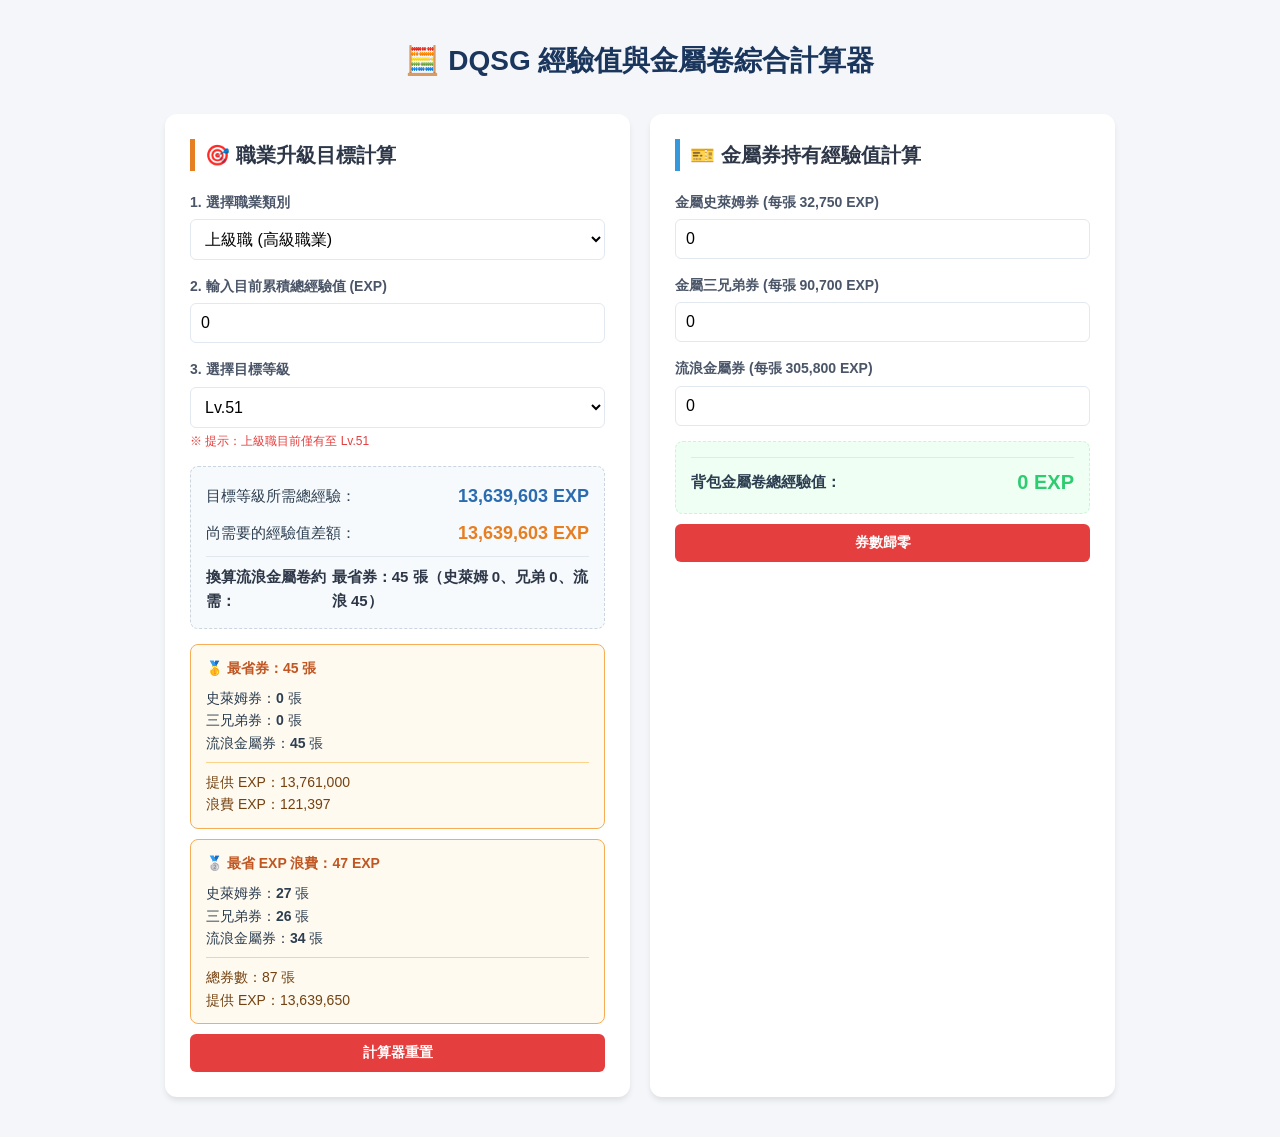
==== DQSG 經驗值與金屬卷綜合計算器.html @ caf5a53c "更新上級職經驗資料至51級" ====
<!DOCTYPE html>
<html lang="zh-TW">
<head>
    <meta charset="UTF-8">
    <meta name="viewport" content="width=device-width, initial-scale=1.0">
    <title>DQSG 經驗值與金屬卷綜合計算器</title>
    <style>
        :root {
            --bg-color: #f4f6f9;
            --card-bg: #ffffff;
            --text-main: #2c3e50;
            --primary: #3498db;
            --primary-dark: #2980b9;
            --advanced: #e67e22;
            --advanced-dark: #d35400;
            --border-color: #e2e8f0;
            --success: #2ecc71;
        }

        body {
            font-family: -apple-system, BlinkMacSystemFont, "Segoe UI", Roboto, "Helvetica Neue", Arial, sans-serif;
            background-color: var(--bg-color);
            color: var(--text-main);
            margin: 0;
            padding: 20px;
            line-height: 1.6;
        }

        .container {
            max-width: 950px;
            margin: 0 auto;
        }

        header {
            text-align: center;
            margin-bottom: 30px;
        }

        h1 {
            color: #1a365d;
            margin-bottom: 5px;
            font-size: 28px;
        }

        .subtitle {
            color: #718096;
            font-size: 14px;
        }

        .grid {
            display: grid;
            grid-template-columns: 1fr 1fr;
            gap: 20px;
        }

        @media (max-width: 850px) {
            .grid {
                grid-template-columns: 1fr;
            }
        }

        .card {
            background: var(--card-bg);
            border-radius: 12px;
            box-shadow: 0 4px 6px -1px rgba(0, 0, 0, 0.1);
            padding: 25px;
            margin-bottom: 20px;
            box-sizing: border-box;
        }

        .card-full {
            grid-column: 1 / -1;
        }

        h2 {
            font-size: 20px;
            border-left: 5px solid var(--primary);
            padding-left: 10px;
            margin-top: 0;
            color: #2d3748;
            margin-bottom: 20px;
        }

        .card-advanced-header h2 {
            border-left-color: var(--advanced);
        }

        /* 表單元素 */
        .form-group {
            margin-bottom: 15px;
        }

        label {
            display: block;
            margin-bottom: 6px;
            font-weight: 600;
            color: #4a5568;
            font-size: 14px;
        }

        input[type="number"], select {
            width: 100%;
            padding: 10px;
            border: 1px solid var(--border-color);
            border-radius: 6px;
            font-size: 16px;
            box-sizing: border-box;
            background-color: #fff;
        }

        input[type="number"]:focus, select:focus {
            outline: none;
            border-color: var(--primary);
            box-shadow: 0 0 0 3px rgba(66, 153, 225, 0.5);
        }

        .note-text {
            font-size: 12px;
            color: #e53e3e;
            margin-top: 4px;
            display: none;
        }

        /* 按鈕 */
        .btn-reset {
            background-color: #e53e3e;
            color: white;
            border: none;
            padding: 10px 15px;
            border-radius: 6px;
            cursor: pointer;
            font-weight: bold;
            font-size: 14px;
            width: 100%;
            margin-top: 10px;
            transition: background 0.2s;
        }

        .btn-reset:hover {
            background-color: #c53030;
        }

        /* 顯示區塊 */
        .result-box {
            background-color: #f7fafc;
            border-radius: 8px;
            padding: 15px;
            margin-top: 15px;
            border: 1px dashed #cbd5e0;
        }

        .result-item {
            display: flex;
            justify-content: space-between;
            align-items: center;
            margin-bottom: 8px;
            font-size: 15px;
        }

        .result-item:last-child {
            margin-bottom: 0;
            padding-top: 8px;
            border-top: 1px solid #e2e8f0;
        }

        .val-highlight {
            font-size: 18px;
            font-weight: bold;
            color: #2b6cb0;
        }

        .val-alert {
            color: #e67e22;
        }

        /* 最佳金屬券方案 */
        #ticketRecommendation {
            margin-top: 15px;
        }

        .ticket-plan {
            background: #fffaf0;
            border: 1px solid #f6ad55;
            border-radius: 8px;
            padding: 12px 15px;
            margin-top: 10px;
            font-size: 14px;
        }

        .ticket-plan-title {
            font-weight: bold;
            color: #c05621;
            margin-bottom: 8px;
        }

        .ticket-plan-detail {
            margin-top: 8px;
            padding-top: 8px;
            border-top: 1px solid #fbd38d;
            color: #744210;
        }

        .success-plan {
            background: #f0fff4;
            border-color: #9ae6b4;
            color: #276749;
        }

        .success-plan .ticket-plan-title {
            color: #276749;
        }

        /* 表格樣式 */
        .table-responsive {
            overflow-x: auto;
        }

        table {
            width: 100%;
            border-collapse: collapse;
            text-align: left;
        }

        th {
            background-color: #f7fafc;
            color: #4a5568;
            font-weight: 600;
            padding: 10px 12px;
            border-bottom: 2px solid var(--border-color);
            font-size: 14px;
        }

        td {
            padding: 10px 12px;
            border-bottom: 1px solid var(--border-color);
            font-size: 14px;
        }

        tr:hover {
            background-color: #f8fafc;
        }

        .badge {
            display: inline-block;
            padding: 2px 6px;
            border-radius: 4px;
            font-size: 11px;
            font-weight: bold;
            color: #fff;
        }
        .badge-basic { background-color: var(--primary); }
        .badge-adv { background-color: var(--advanced); }
    </style>
	
	<script language="JavaScript">
// ========================================
// EXP 資料庫
// ========================================

const expDatabase = {
    basic: {},
    advanced: {}
};


// ========================================
// 上級職累積經驗值
// 1 ~ 51 級
// ========================================

const advancedExp = [
    0,        // Lv.1
    14,       // Lv.2
    51,       // Lv.3
    139,      // Lv.4
    291,      // Lv.5
    563,      // Lv.6
    883,      // Lv.7
    1363,     // Lv.8
    2003,     // Lv.9
    2803,     // Lv.10
    4883,     // Lv.11
    8563,     // Lv.12
    14163,    // Lv.13
    22003,    // Lv.14
    32403,    // Lv.15
    46003,    // Lv.16
    63443,    // Lv.17
    85363,    // Lv.18
    112403,   // Lv.19
    145203,   // Lv.20
    184403,   // Lv.21
    230803,   // Lv.22
    285203,   // Lv.23
    348403,   // Lv.24
    421203,   // Lv.25
    504403,   // Lv.26
    598803,   // Lv.27
    705203,   // Lv.28
    824403,   // Lv.29
    957203,   // Lv.30
    1122003,  // Lv.31
    1319603,  // Lv.32
    1550803,  // Lv.33
    1816403,  // Lv.34
    2117203,  // Lv.35
    2454003,  // Lv.36
    2827603,  // Lv.37
    3238803,  // Lv.38
    3688403,  // Lv.39
    4186003,  // Lv.40
    4732403,  // Lv.41
    5328403,  // Lv.42
    5974803,  // Lv.43
    6672403,  // Lv.44
    7422003,  // Lv.45
    8224403,  // Lv.46
	9080403,  // Lv.47
	9990803,  // Lv.48
	10956403, // Lv.49
	11978003, // Lv.50
	13639603, // Lv.51
];


// ========================================
// 一般職累積經驗值
// 1 ~ 53 級
// ========================================

const basicExp = [
    0,        // Lv.1
    9,        // Lv.2
    32,       // Lv.3
    87,       // Lv.4
    182,      // Lv.5
    352,      // Lv.6
    552,      // Lv.7
    852,      // Lv.8
    1252,     // Lv.9
    1752,     // Lv.10
    3052,     // Lv.11
    5352,     // Lv.12
    8852,     // Lv.13
    13742,    // Lv.14
    20252,    // Lv.15
    28752,    // Lv.16
    39652,    // Lv.17
    53352,    // Lv.18
    70252,    // Lv.19
    90752,    // Lv.20
    115252,   // Lv.21
    144252,   // Lv.22
    178252,   // Lv.23
    217752,   // Lv.24
    263252,   // Lv.25
    315252,   // Lv.26
    374252,   // Lv.27
    440752,   // Lv.28
    515252,   // Lv.29
    598252,   // Lv.30
    701252,   // Lv.31
    824752,   // Lv.32
    969252,   // Lv.33
    1135252,  // Lv.34
    1323252,  // Lv.35
    1533752,  // Lv.36
    1767252,  // Lv.37
    2023572,  // Lv.38
    2305253,  // Lv.39
    2616252,  // Lv.40
    2957752,  // Lv.41
    3330252,  // Lv.42
    3734252,  // Lv.43
    4170252,  // Lv.44
    4638752,  // Lv.45
    5140252,  // Lv.46
    5675252,  // Lv.47
    6244252,  // Lv.48
    6847752,  // Lv.49
    7486252,  // Lv.50
	8524752,  // Lv.51
	10063252,  // Lv.52
	12201752,  // Lv.53
];


// ========================================
// 將陣列轉換成
// expDatabase.basic[level]
// expDatabase.advanced[level]
// 的格式
// ========================================

basicExp.forEach((exp, index) => {
    const level = index + 1;
    expDatabase.basic[level] = exp;
});

advancedExp.forEach((exp, index) => {
    const level = index + 1;
    expDatabase.advanced[level] = exp;
});


// ========================================
// 動態渲染目標等級下拉選單
// ========================================

function renderLevelOptions() {

    const jobType =
        document.getElementById('jobType').value;

    const targetLevelSelect =
        document.getElementById('targetLevel');

    const limitNote =
        document.getElementById('limitNote');

    // 記錄目前選中的值
    const currentValue =
        targetLevelSelect.value;

    // 清空現有選項
    targetLevelSelect.innerHTML = '';

    // 一般職最多 53 級
    // 上級職最多 51 級
    const maxLevel =
        jobType === 'basic' ? 53 : 51;

    // 建立等級選項
    for (let i = 1; i <= maxLevel; i++) {

        const option =
            document.createElement('option');

        option.value = i;

        option.text = `Lv.${i}`;

        // 一般職滿級
        if (i === 55) {
            option.text += '(滿級)';
        }

        targetLevelSelect.appendChild(option);
    }

    // 恢復原本選取的等級
    if (
        currentValue &&
        Number(currentValue) <= maxLevel
    ) {

        targetLevelSelect.value = currentValue;

    } else {

        // 上級職預設 Lv.51
        // 一般職預設 Lv.53
        targetLevelSelect.value =
            maxLevel === 51 ? 51 : 53;
    }

    // 顯示 / 隱藏上級職提示
    limitNote.style.display =
        jobType === 'advanced'
            ? 'block'
            : 'none';
}


// ========================================
// 職業變更
// ========================================

function handleJobChange() {

    renderLevelOptions();

    calculateUpgrade();
}


// ========================================
// 計算最佳金屬券組合
// ========================================

function calculateBestTicketCombination(targetExp) {

    const emptyResult = {
        slime: 0,
        brothers: 0,
        vagrant: 0,
        totalTickets: 0,
        totalExp: 0,
        wasteExp: 0
    };

    if (targetExp <= 0) {
        return {
            minTickets: { ...emptyResult },
            minWaste: { ...emptyResult }
        };
    }


    const slimeExp = 32750;
    const brothersExp = 90700;
    const vagrantExp = 305800;

    let minTicketsResult = null;
    let minWasteResult = null;


    // 搜尋所有合理的流浪券 + 三兄弟券組合，
    // 剩餘 EXP 再用最少的史萊姆券補足。
    const maxVagrant = Math.ceil(targetExp / vagrantExp);

    for (let vagrant = 0; vagrant <= maxVagrant; vagrant++) {

        const maxBrothers = Math.ceil(targetExp / brothersExp);

        for (let brothers = 0; brothers <= maxBrothers; brothers++) {

            const currentExp =
                vagrant * vagrantExp +
                brothers * brothersExp;

            const remainingExp =
                targetExp - currentExp;

            const slime =
                remainingExp > 0
                    ? Math.ceil(remainingExp / slimeExp)
                    : 0;

            const totalExp =
                currentExp + slime * slimeExp;

            const wasteExp =
                totalExp - targetExp;

            const totalTickets =
                slime + brothers + vagrant;

            const result = {
                slime,
                brothers,
                vagrant,
                totalTickets,
                totalExp,
                wasteExp
            };


            // 最省券：總張數最少；同張數時取浪費 EXP 較少
            if (
                minTicketsResult === null ||
                totalTickets < minTicketsResult.totalTickets ||
                (
                    totalTickets === minTicketsResult.totalTickets &&
                    wasteExp < minTicketsResult.wasteExp
                )
            ) {
                minTicketsResult = result;
            }


            // 最省 EXP 浪費：浪費最少；同浪費時取券數較少
            if (
                minWasteResult === null ||
                wasteExp < minWasteResult.wasteExp ||
                (
                    wasteExp === minWasteResult.wasteExp &&
                    totalTickets < minWasteResult.totalTickets
                )
            ) {
                minWasteResult = result;
            }
        }
    }

    return {
        minTickets: minTicketsResult,
        minWaste: minWasteResult
    };
}


// ========================================
// 顯示最佳金屬券方案
// ========================================

function updateTicketRecommendation(best, expGap) {

    const container =
        document.getElementById('ticketRecommendation');

    if (!container) {
        return;
    }


    if (expGap <= 0) {

        container.innerHTML = `
            <div class="ticket-plan success-plan">
                <div class="ticket-plan-title">✓ 已達標</div>
                <div>不需要使用任何金屬券</div>
            </div>
        `;

        return;
    }


    const minTickets = best.minTickets;
    const minWaste = best.minWaste;


    container.innerHTML = `
        <div class="ticket-plan">
            <div class="ticket-plan-title">
                🥇 最省券：${minTickets.totalTickets} 張
            </div>

            <div>史萊姆券：<strong>${minTickets.slime}</strong> 張</div>
            <div>三兄弟券：<strong>${minTickets.brothers}</strong> 張</div>
            <div>流浪金屬券：<strong>${minTickets.vagrant}</strong> 張</div>

            <div class="ticket-plan-detail">
                提供 EXP：${minTickets.totalExp.toLocaleString()}<br>
                浪費 EXP：${minTickets.wasteExp.toLocaleString()}
            </div>
        </div>

        <div class="ticket-plan">
            <div class="ticket-plan-title">
                🥈 最省 EXP 浪費：${minWaste.wasteExp.toLocaleString()} EXP
            </div>

            <div>史萊姆券：<strong>${minWaste.slime}</strong> 張</div>
            <div>三兄弟券：<strong>${minWaste.brothers}</strong> 張</div>
            <div>流浪金屬券：<strong>${minWaste.vagrant}</strong> 張</div>

            <div class="ticket-plan-detail">
                總券數：${minWaste.totalTickets} 張<br>
                提供 EXP：${minWaste.totalExp.toLocaleString()}
            </div>
        </div>
    `;
}


// ========================================
// 左側：升級目標計算
// ========================================

function calculateUpgrade() {

    const jobType =
        document.getElementById('jobType').value;

    const currentExp =
        parseInt(
            document.getElementById('currentExp').value
        ) || 0;

    const targetLevel =
        parseInt(
            document.getElementById('targetLevel').value
        ) || 1;

    // 從「實際累積經驗值資料庫」
    // 取得目標等級所需的總 EXP
    const targetExp =
        expDatabase[jobType][targetLevel] || 0;

    // 計算還需要多少 EXP
    let expGap =
        targetExp - currentExp;

    // 已經超過目標經驗時，不顯示負數
    if (expGap < 0) {
        expGap = 0;
    }


    // ========================================
    // 計算三種金屬券的最佳組合
    // ========================================

    const best = calculateBestTicketCombination(expGap);


    // ========================================
    // 更新畫面
    // ========================================

    document.getElementById('targetExpDisplay').innerText =
        targetExp.toLocaleString() + ' EXP';

    document.getElementById('expGapDisplay').innerText =
        expGap.toLocaleString() + ' EXP';


    if (expGap > 0) {

        const r = best.minTickets;

        document.getElementById('suggestedTickets').innerText =
            `最省券：${r.totalTickets} 張（史萊姆 ${r.slime}、兄弟 ${r.brothers}、流浪 ${r.vagrant}）`;

    } else {

        document.getElementById('suggestedTickets').innerText =
            '已達標！無需消耗';
    }

    updateTicketRecommendation(best, expGap);
}


// ========================================
// 右側：金屬券持有量計算
// ========================================

function calculateTickets() {

    const tSlime =
        parseInt(
            document.getElementById('ticketSlime').value
        ) || 0;

    const tBrothers =
        parseInt(
            document.getElementById('ticketBrothers').value
        ) || 0;

    const tVagrant =
        parseInt(
            document.getElementById('ticketVagrant').value
        ) || 0;


    // 各種金屬券 EXP
    const slimeExp = 32750;
    const brothersExp = 90700;
    const vagrantExp = 305800;


    const total =
        (tSlime * slimeExp) +
        (tBrothers * brothersExp) +
        (tVagrant * vagrantExp);


    document.getElementById('totalTicketExp').innerText =
        total.toLocaleString() + ' EXP';
}


// ========================================
// 重置：升級計算器
// ========================================

function resetUpgradeCalc() {

    document.getElementById('currentExp').value = 0;

    document.getElementById('jobType').value = 'advanced';

    handleJobChange();
}


// ========================================
// 重置：金屬券計算器
// ========================================

function resetTicketCalc() {

    document.getElementById('ticketSlime').value = 0;

    document.getElementById('ticketBrothers').value = 0;

    document.getElementById('ticketVagrant').value = 0;

    calculateTickets();
}


// ========================================
// 初始化
// ========================================

window.onload = function () {

    renderLevelOptions();

    calculateUpgrade();

    calculateTickets();
};
	</script>
</head>
<body>

<div class="container">
    <header>
        <h1>🧮 DQSG 經驗值與金屬卷綜合計算器</h1>
    </header>

    <div class="grid">
        
        <!-- 左側：升級經驗值缺口計算器 -->
        <div class="card card-advanced-header">
            <h2>🎯 職業升級目標計算</h2>
            
            <div class="form-group">
                <label for="jobType">1. 選擇職業類別</label>
                <select id="jobType" onchange="handleJobChange()">
                    <option value="basic">一般職 (基本職)</option>
                    <option value="advanced" selected>上級職 (高級職業)</option>
                </select>
            </div>

            <div class="form-group">
                <label for="currentExp">2. 輸入目前累積總經驗值 (EXP)</label>
                <input type="number" id="currentExp" value="0" min="0" oninput="calculateUpgrade()">
            </div>

            <div class="form-group">
                <label for="targetLevel">3. 選擇目標等級</label>
                <select id="targetLevel" onchange="calculateUpgrade()">
                    <!-- 由 JavaScript 依職業類別自動生成等級選項 -->
                </select>
                <div id="limitNote" class="note-text">※ 提示：上級職目前僅有至 Lv.51</div>
            </div>

            <div class="result-box">
                <div class="result-item">
                    <span>目標等級所需總經驗：</span>
                    <span id="targetExpDisplay" class="val-highlight">0 EXP</span>
                </div>
                <div class="result-item">
                    <span>尚需要的經驗值差額：</span>
                    <span id="expGapDisplay" class="val-highlight val-alert">0 EXP</span>
                </div>
                <div class="result-item" style="font-weight: bold; color: #2d3748;">
                    <span>換算流浪金屬卷約需：</span>
                    <span id="suggestedTickets">0 張</span>
                </div>
            </div>

            <div id="ticketRecommendation"></div>

            <button class="btn-reset" onclick="resetUpgradeCalc()">計算器重置</button>
        </div>

        <!-- 右側：金屬卷累計計算器 (保留 GitHub 原始功能) -->
        <div class="card">
            <h2>🎫 金屬券持有經驗值計算</h2>
            
            <div class="form-group">
                <label for="ticketSlime">金屬史萊姆券 (每張 32,750 EXP)</label>
                <input type="number" id="ticketSlime" value="0" min="0" oninput="calculateTickets()">
            </div>

            <div class="form-group">
                <label for="ticketBrothers">金屬三兄弟券 (每張 90,700 EXP)</label>
                <input type="number" id="ticketBrothers" value="0" min="0" oninput="calculateTickets()">
            </div>

            <div class="form-group">
                <label for="ticketVagrant">流浪金屬券 (每張 305,800 EXP)</label>
                <input type="number" id="ticketVagrant" value="0" min="0" oninput="calculateTickets()">
            </div>

            <div class="result-box" style="background-color: #f0fff4; border-color: #c6f6d5;">
                <div class="result-item" style="font-weight: bold;">
                    <span>背包金屬卷總經驗值：</span>
                    <span id="totalTicketExp" style="color: var(--success); font-size: 20px;">0 EXP</span>
                </div>
            </div>
            <button class="btn-reset" onclick="resetTicketCalc()">券數歸零</button>
        </div>
	</div>
</div>

</body>
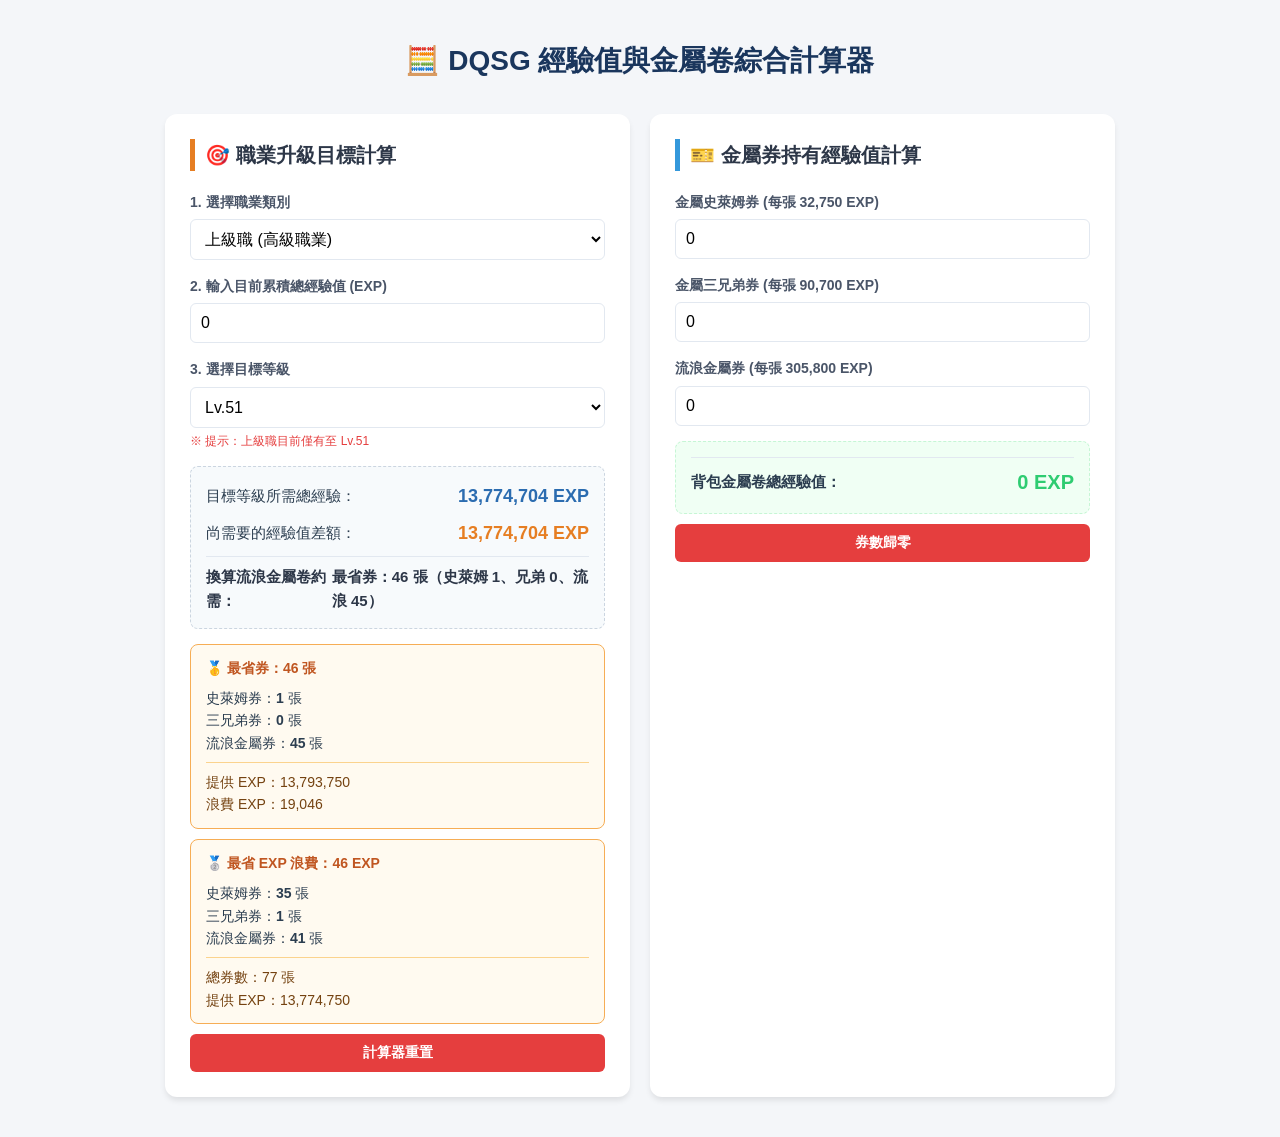
==== commit dd82c259: "修正上級職 51 所需經驗值" ====
--- a/DQSG 經驗值與金屬卷綜合計算器.html
+++ b/DQSG 經驗值與金屬卷綜合計算器.html
@@ -319,7 +319,7 @@
 	9990803,  // Lv.48
 	10956403, // Lv.49
 	11978003, // Lv.50
-	13639603, // Lv.51
+	13774704, // Lv.51
 ];
 
 
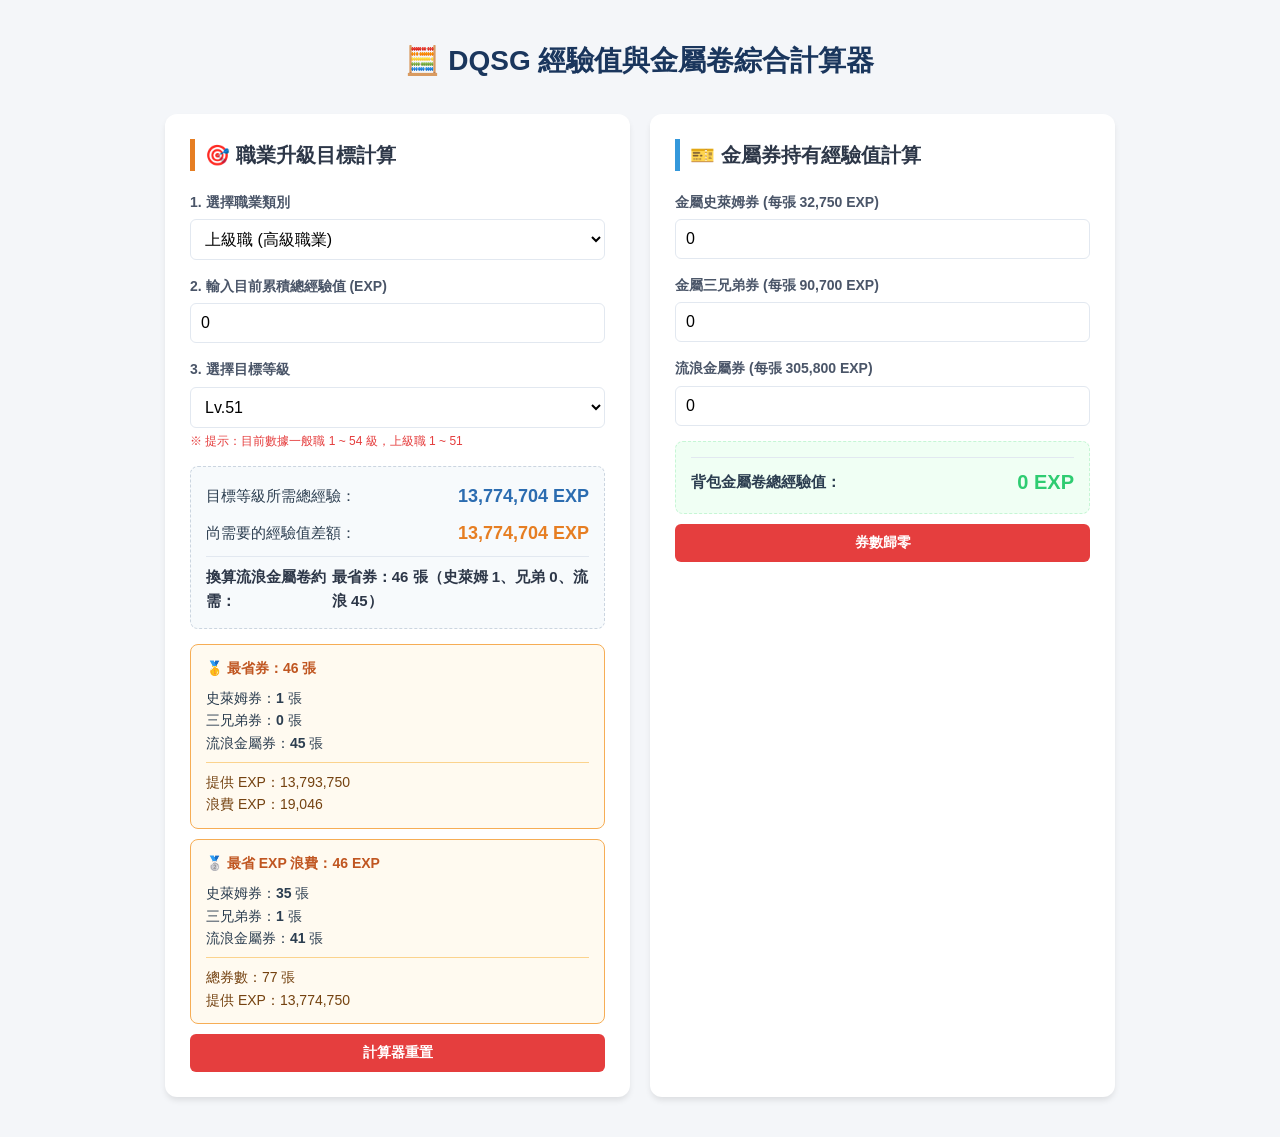
==== commit f69d44e1: "一般職 54 級所需經驗" ====
--- a/DQSG 經驗值與金屬卷綜合計算器.html
+++ b/DQSG 經驗值與金屬卷綜合計算器.html
@@ -325,7 +325,7 @@
 
 // ========================================
 // 一般職累積經驗值
-// 1 ~ 53 級
+// 1 ~ 54 級
 // ========================================
 
 const basicExp = [
@@ -382,6 +382,7 @@
 	8524752,  // Lv.51
 	10063252,  // Lv.52
 	12201752,  // Lv.53
+	15040252,  // Lv.54
 ];
 
 
@@ -425,10 +426,10 @@
     // 清空現有選項
     targetLevelSelect.innerHTML = '';
 
-    // 一般職最多 53 級
+    // 一般職最多 54 級
     // 上級職最多 51 級
     const maxLevel =
-        jobType === 'basic' ? 53 : 51;
+        jobType === 'basic' ? 54 : 51;
 
     // 建立等級選項
     for (let i = 1; i <= maxLevel; i++) {
@@ -440,7 +441,7 @@
 
         option.text = `Lv.${i}`;
 
-        // 一般職滿級
+        // 滿級
         if (i === 55) {
             option.text += '(滿級)';
         }
@@ -459,9 +460,9 @@
     } else {
 
         // 上級職預設 Lv.51
-        // 一般職預設 Lv.53
+        // 一般職預設 Lv.54
         targetLevelSelect.value =
-            maxLevel === 51 ? 51 : 53;
+            maxLevel === 51 ? 51 : 54;
     }
 
     // 顯示 / 隱藏上級職提示
@@ -838,7 +839,7 @@
                 <select id="targetLevel" onchange="calculateUpgrade()">
                     <!-- 由 JavaScript 依職業類別自動生成等級選項 -->
                 </select>
-                <div id="limitNote" class="note-text">※ 提示：上級職目前僅有至 Lv.51</div>
+                <div id="limitNote" class="note-text">※ 提示：目前數據一般職 1 ~ 54 級，上級職 1 ~ 51</div>
             </div>
 
             <div class="result-box">
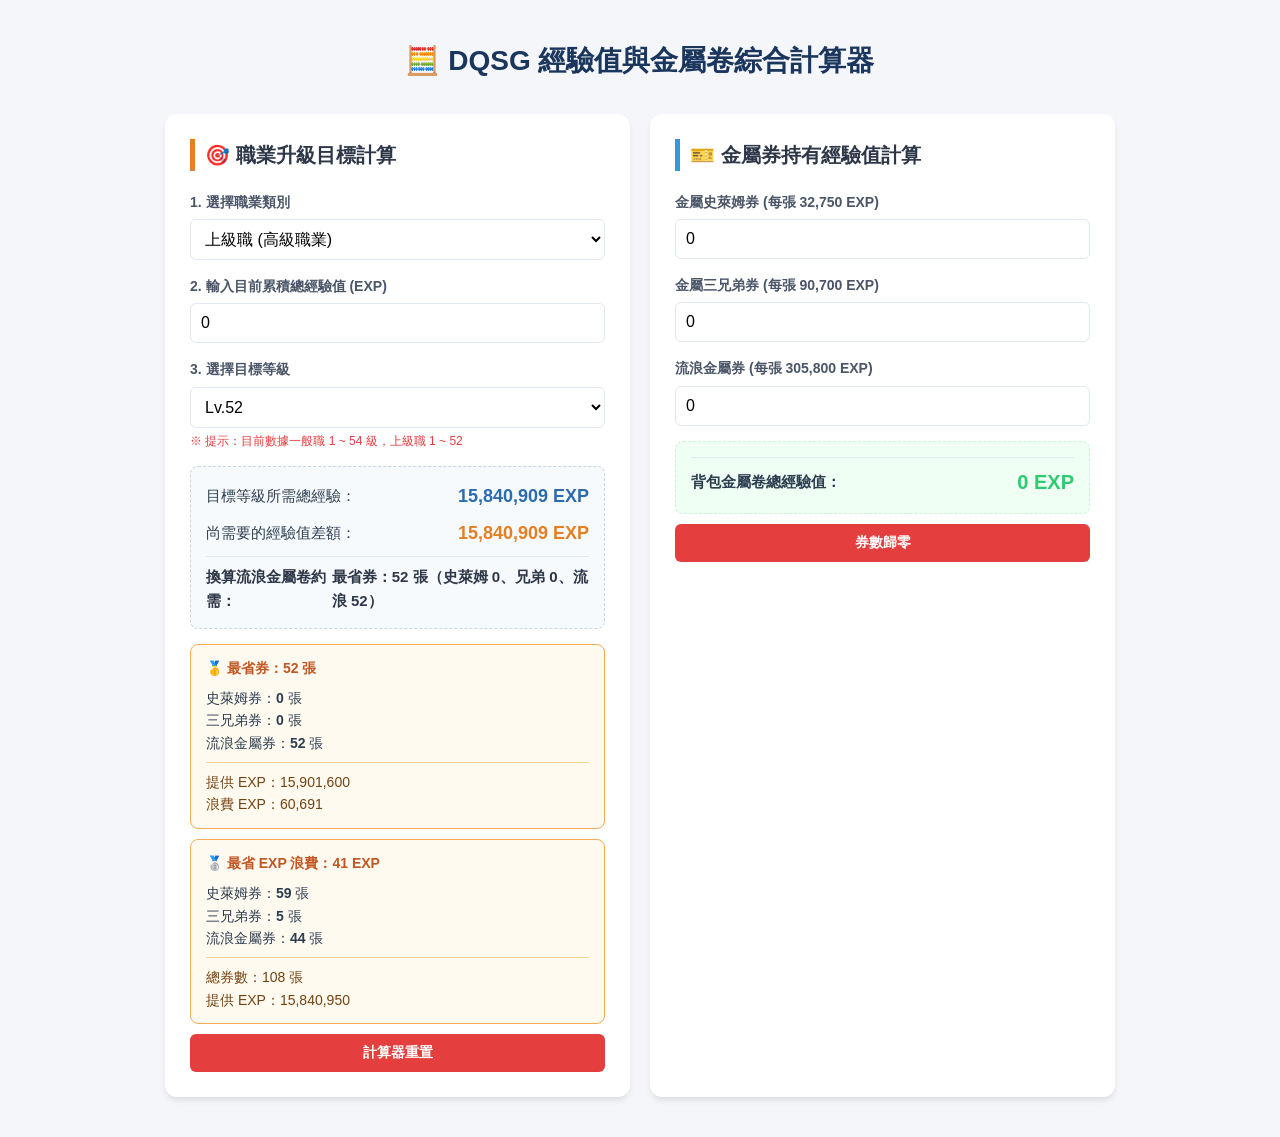
==== commit 78da863f: "上級職更新52級經驗" ====
--- a/DQSG 經驗值與金屬卷綜合計算器.html
+++ b/DQSG 經驗值與金屬卷綜合計算器.html
@@ -265,7 +265,7 @@
 
 // ========================================
 // 上級職累積經驗值
-// 1 ~ 51 級
+// 1 ~ 52 級
 // ========================================
 
 const advancedExp = [
@@ -320,6 +320,7 @@
 	10956403, // Lv.49
 	11978003, // Lv.50
 	13774704, // Lv.51
+	15840909, // Lv.52
 ];
 
 
@@ -427,9 +428,9 @@
     targetLevelSelect.innerHTML = '';
 
     // 一般職最多 54 級
-    // 上級職最多 51 級
+    // 上級職最多 52 級
     const maxLevel =
-        jobType === 'basic' ? 54 : 51;
+        jobType === 'basic' ? 54 : 52;
 
     // 建立等級選項
     for (let i = 1; i <= maxLevel; i++) {
@@ -459,10 +460,10 @@
 
     } else {
 
-        // 上級職預設 Lv.51
+        // 上級職預設 Lv.52
         // 一般職預設 Lv.54
         targetLevelSelect.value =
-            maxLevel === 51 ? 51 : 54;
+            maxLevel === 52 ? 52 : 54;
     }
 
     // 顯示 / 隱藏上級職提示
@@ -839,7 +840,7 @@
                 <select id="targetLevel" onchange="calculateUpgrade()">
                     <!-- 由 JavaScript 依職業類別自動生成等級選項 -->
                 </select>
-                <div id="limitNote" class="note-text">※ 提示：目前數據一般職 1 ~ 54 級，上級職 1 ~ 51</div>
+                <div id="limitNote" class="note-text">※ 提示：目前數據一般職 1 ~ 54 級，上級職 1 ~ 52</div>
             </div>
 
             <div class="result-box">
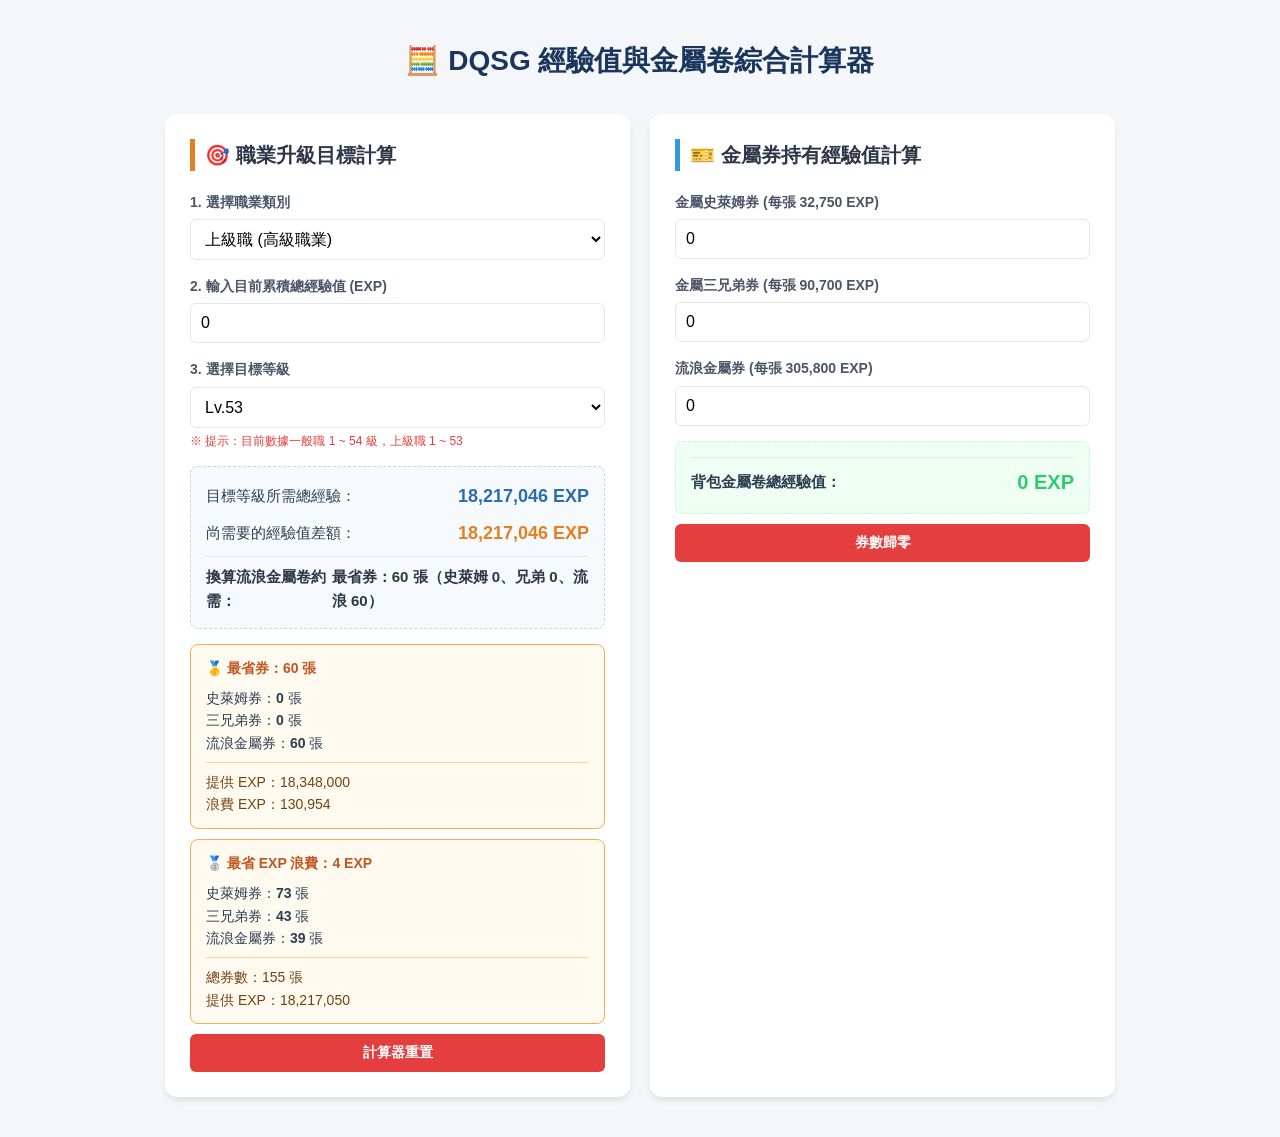
==== commit c457cb02: "上級 exp 更新至 53 級" ====
--- a/DQSG 經驗值與金屬卷綜合計算器.html
+++ b/DQSG 經驗值與金屬卷綜合計算器.html
@@ -265,7 +265,7 @@
 
 // ========================================
 // 上級職累積經驗值
-// 1 ~ 52 級
+// 1 ~ 53 級
 // ========================================
 
 const advancedExp = [
@@ -321,6 +321,7 @@
 	11978003, // Lv.50
 	13774704, // Lv.51
 	15840909, // Lv.52
+	18217046, // Lv.53
 ];
 
 
@@ -430,7 +431,7 @@
     // 一般職最多 54 級
     // 上級職最多 52 級
     const maxLevel =
-        jobType === 'basic' ? 54 : 52;
+        jobType === 'basic' ? 54 : 53;
 
     // 建立等級選項
     for (let i = 1; i <= maxLevel; i++) {
@@ -460,10 +461,10 @@
 
     } else {
 
-        // 上級職預設 Lv.52
+        // 上級職預設 Lv.53
         // 一般職預設 Lv.54
         targetLevelSelect.value =
-            maxLevel === 52 ? 52 : 54;
+            maxLevel === 53 ? 53 : 54;
     }
 
     // 顯示 / 隱藏上級職提示
@@ -840,7 +841,7 @@
                 <select id="targetLevel" onchange="calculateUpgrade()">
                     <!-- 由 JavaScript 依職業類別自動生成等級選項 -->
                 </select>
-                <div id="limitNote" class="note-text">※ 提示：目前數據一般職 1 ~ 54 級，上級職 1 ~ 52</div>
+                <div id="limitNote" class="note-text">※ 提示：目前數據一般職 1 ~ 54 級，上級職 1 ~ 53</div>
             </div>
 
             <div class="result-box">
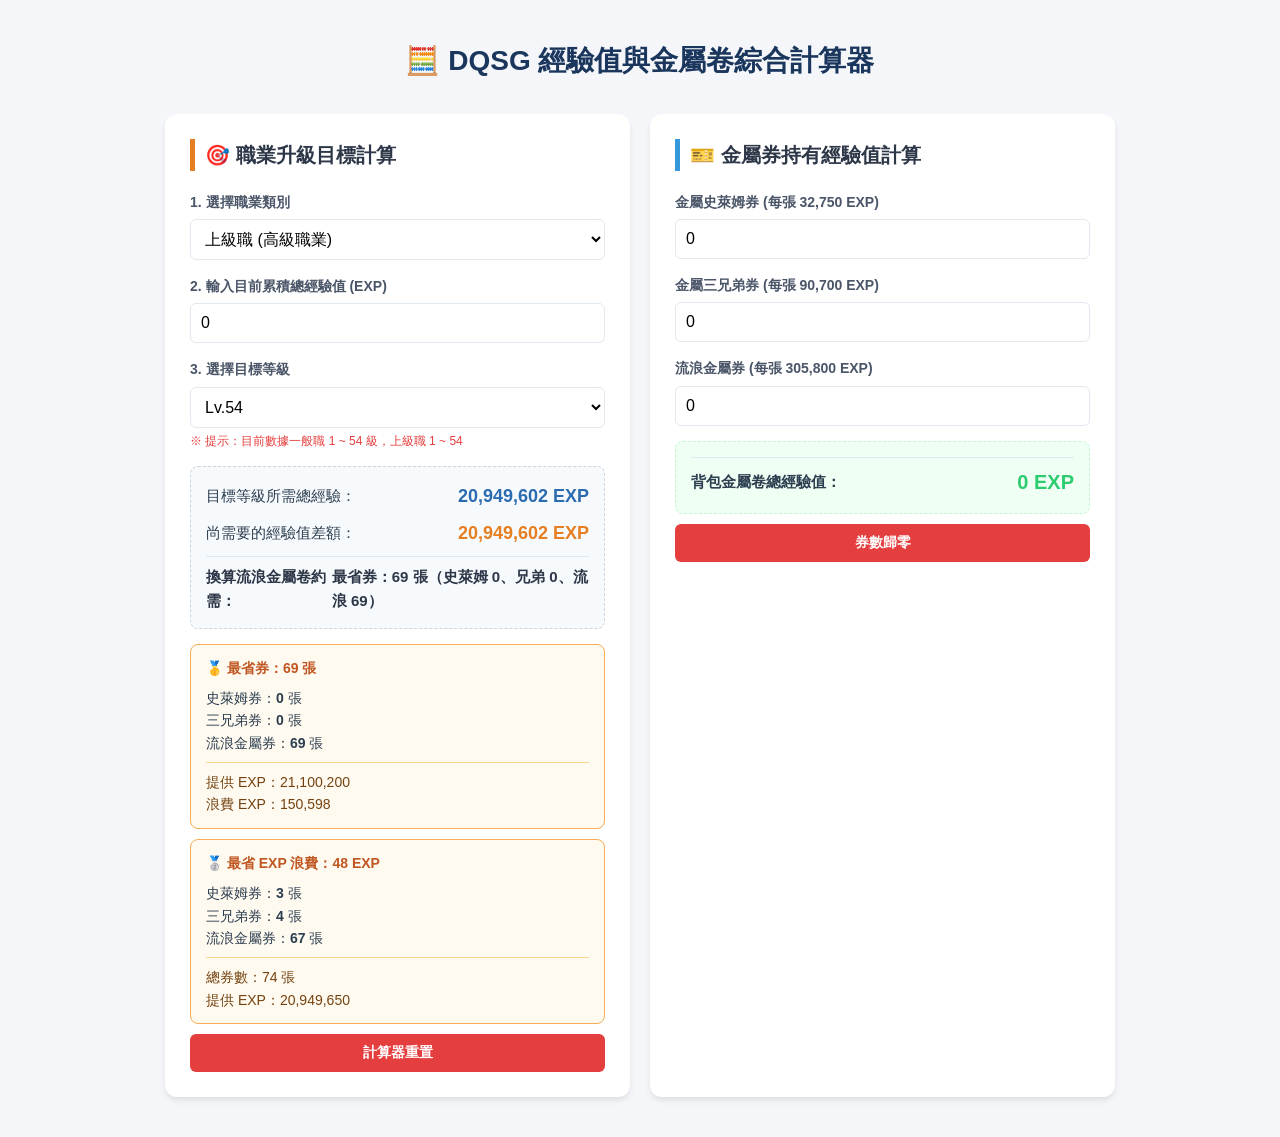
==== commit 99e6497a: "上級職54經驗值" ====
--- a/DQSG 經驗值與金屬卷綜合計算器.html
+++ b/DQSG 經驗值與金屬卷綜合計算器.html
@@ -265,7 +265,7 @@
 
 // ========================================
 // 上級職累積經驗值
-// 1 ~ 53 級
+// 1 ~ 54 級
 // ========================================
 
 const advancedExp = [
@@ -322,6 +322,8 @@
 	13774704, // Lv.51
 	15840909, // Lv.52
 	18217046, // Lv.53
+	20949602, // Lv.54
+	// 24092041, // Lv.55 猜測應該大約是這數但先不使用
 ];
 
 
@@ -429,9 +431,9 @@
     targetLevelSelect.innerHTML = '';
 
     // 一般職最多 54 級
-    // 上級職最多 52 級
+    // 上級職最多 54 級
     const maxLevel =
-        jobType === 'basic' ? 54 : 53;
+        jobType === 'basic' ? 54 : 54;
 
     // 建立等級選項
     for (let i = 1; i <= maxLevel; i++) {
@@ -461,10 +463,10 @@
 
     } else {
 
-        // 上級職預設 Lv.53
+        // 上級職預設 Lv.54
         // 一般職預設 Lv.54
         targetLevelSelect.value =
-            maxLevel === 53 ? 53 : 54;
+            maxLevel === 54 ? 54 : 54;
     }
 
     // 顯示 / 隱藏上級職提示
@@ -841,7 +843,7 @@
                 <select id="targetLevel" onchange="calculateUpgrade()">
                     <!-- 由 JavaScript 依職業類別自動生成等級選項 -->
                 </select>
-                <div id="limitNote" class="note-text">※ 提示：目前數據一般職 1 ~ 54 級，上級職 1 ~ 53</div>
+                <div id="limitNote" class="note-text">※ 提示：目前數據一般職 1 ~ 54 級，上級職 1 ~ 54</div>
             </div>
 
             <div class="result-box">
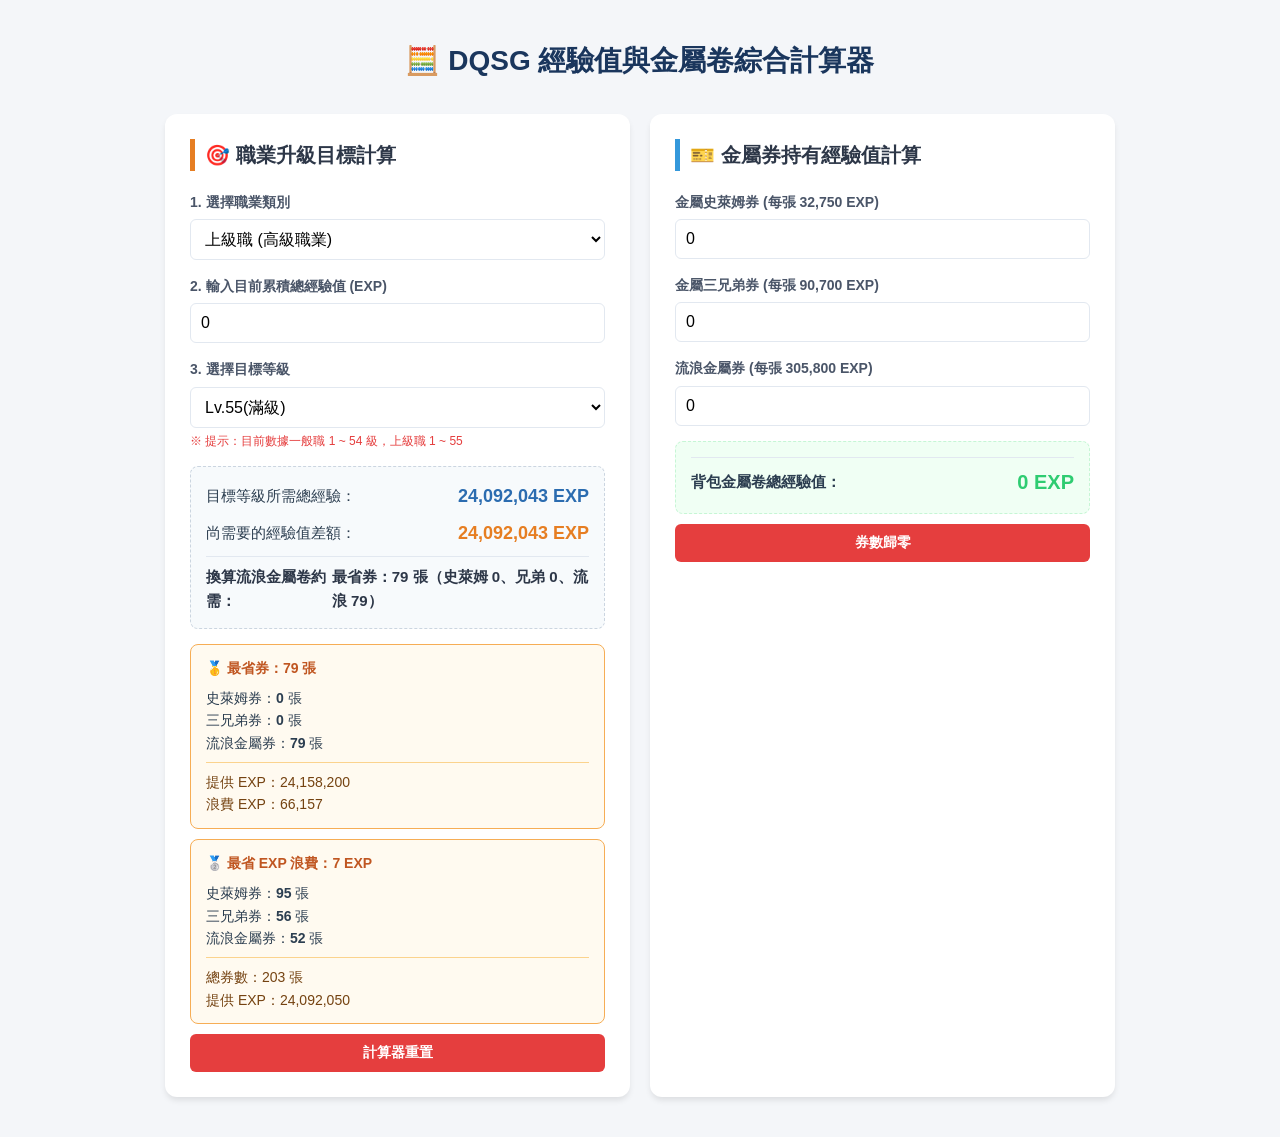
==== commit d8672f45: "更新上級職至55級經驗" ====
--- a/DQSG 經驗值與金屬卷綜合計算器.html
+++ b/DQSG 經驗值與金屬卷綜合計算器.html
@@ -265,7 +265,7 @@
 
 // ========================================
 // 上級職累積經驗值
-// 1 ~ 54 級
+// 1 ~ 55 級
 // ========================================
 
 const advancedExp = [
@@ -323,7 +323,7 @@
 	15840909, // Lv.52
 	18217046, // Lv.53
 	20949602, // Lv.54
-	// 24092041, // Lv.55 猜測應該大約是這數但先不使用
+	24092043, // Lv.55
 ];
 
 
@@ -431,9 +431,9 @@
     targetLevelSelect.innerHTML = '';
 
     // 一般職最多 54 級
-    // 上級職最多 54 級
+    // 上級職最多 55 級
     const maxLevel =
-        jobType === 'basic' ? 54 : 54;
+        jobType === 'basic' ? 54 : 55;
 
     // 建立等級選項
     for (let i = 1; i <= maxLevel; i++) {
@@ -463,10 +463,10 @@
 
     } else {
 
-        // 上級職預設 Lv.54
+        // 上級職預設 Lv.55
         // 一般職預設 Lv.54
         targetLevelSelect.value =
-            maxLevel === 54 ? 54 : 54;
+            maxLevel === 55 ? 55 : 54;
     }
 
     // 顯示 / 隱藏上級職提示
@@ -843,7 +843,7 @@
                 <select id="targetLevel" onchange="calculateUpgrade()">
                     <!-- 由 JavaScript 依職業類別自動生成等級選項 -->
                 </select>
-                <div id="limitNote" class="note-text">※ 提示：目前數據一般職 1 ~ 54 級，上級職 1 ~ 54</div>
+                <div id="limitNote" class="note-text">※ 提示：目前數據一般職 1 ~ 54 級，上級職 1 ~ 55</div>
             </div>
 
             <div class="result-box">
